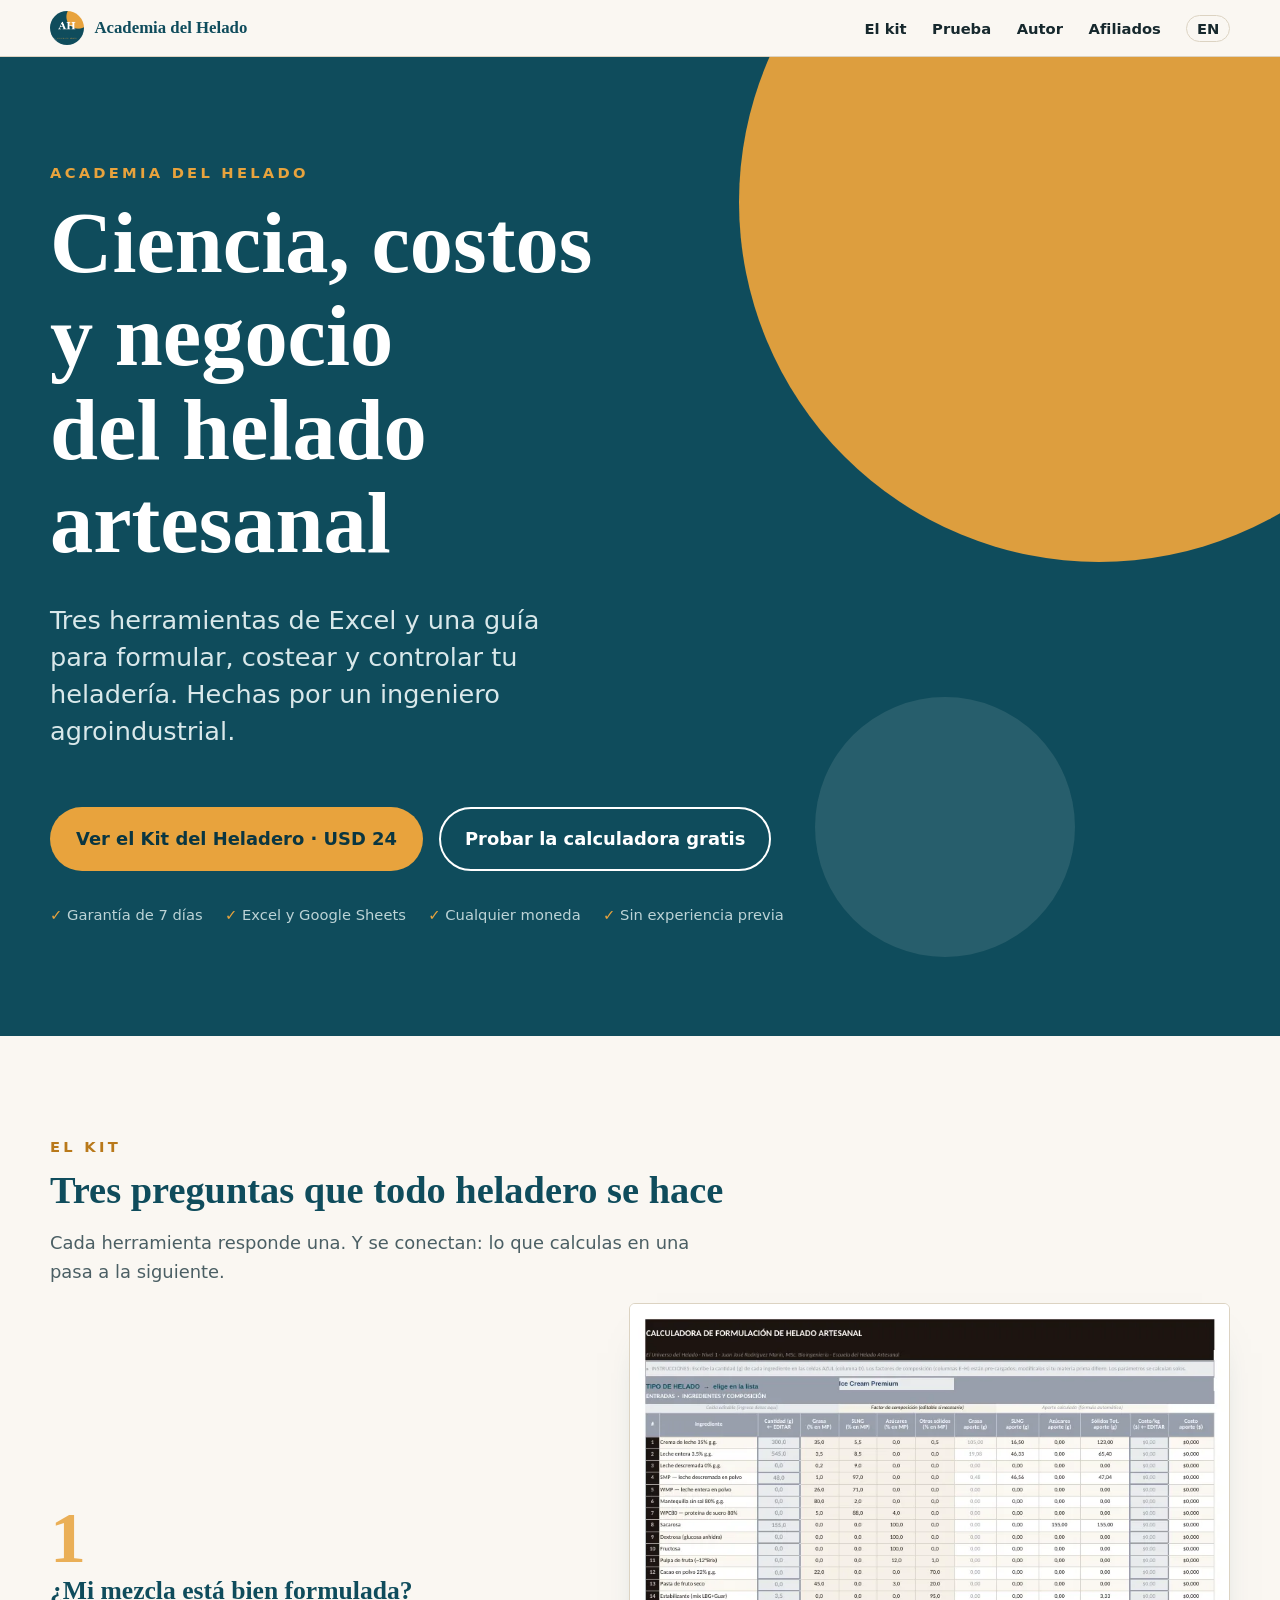
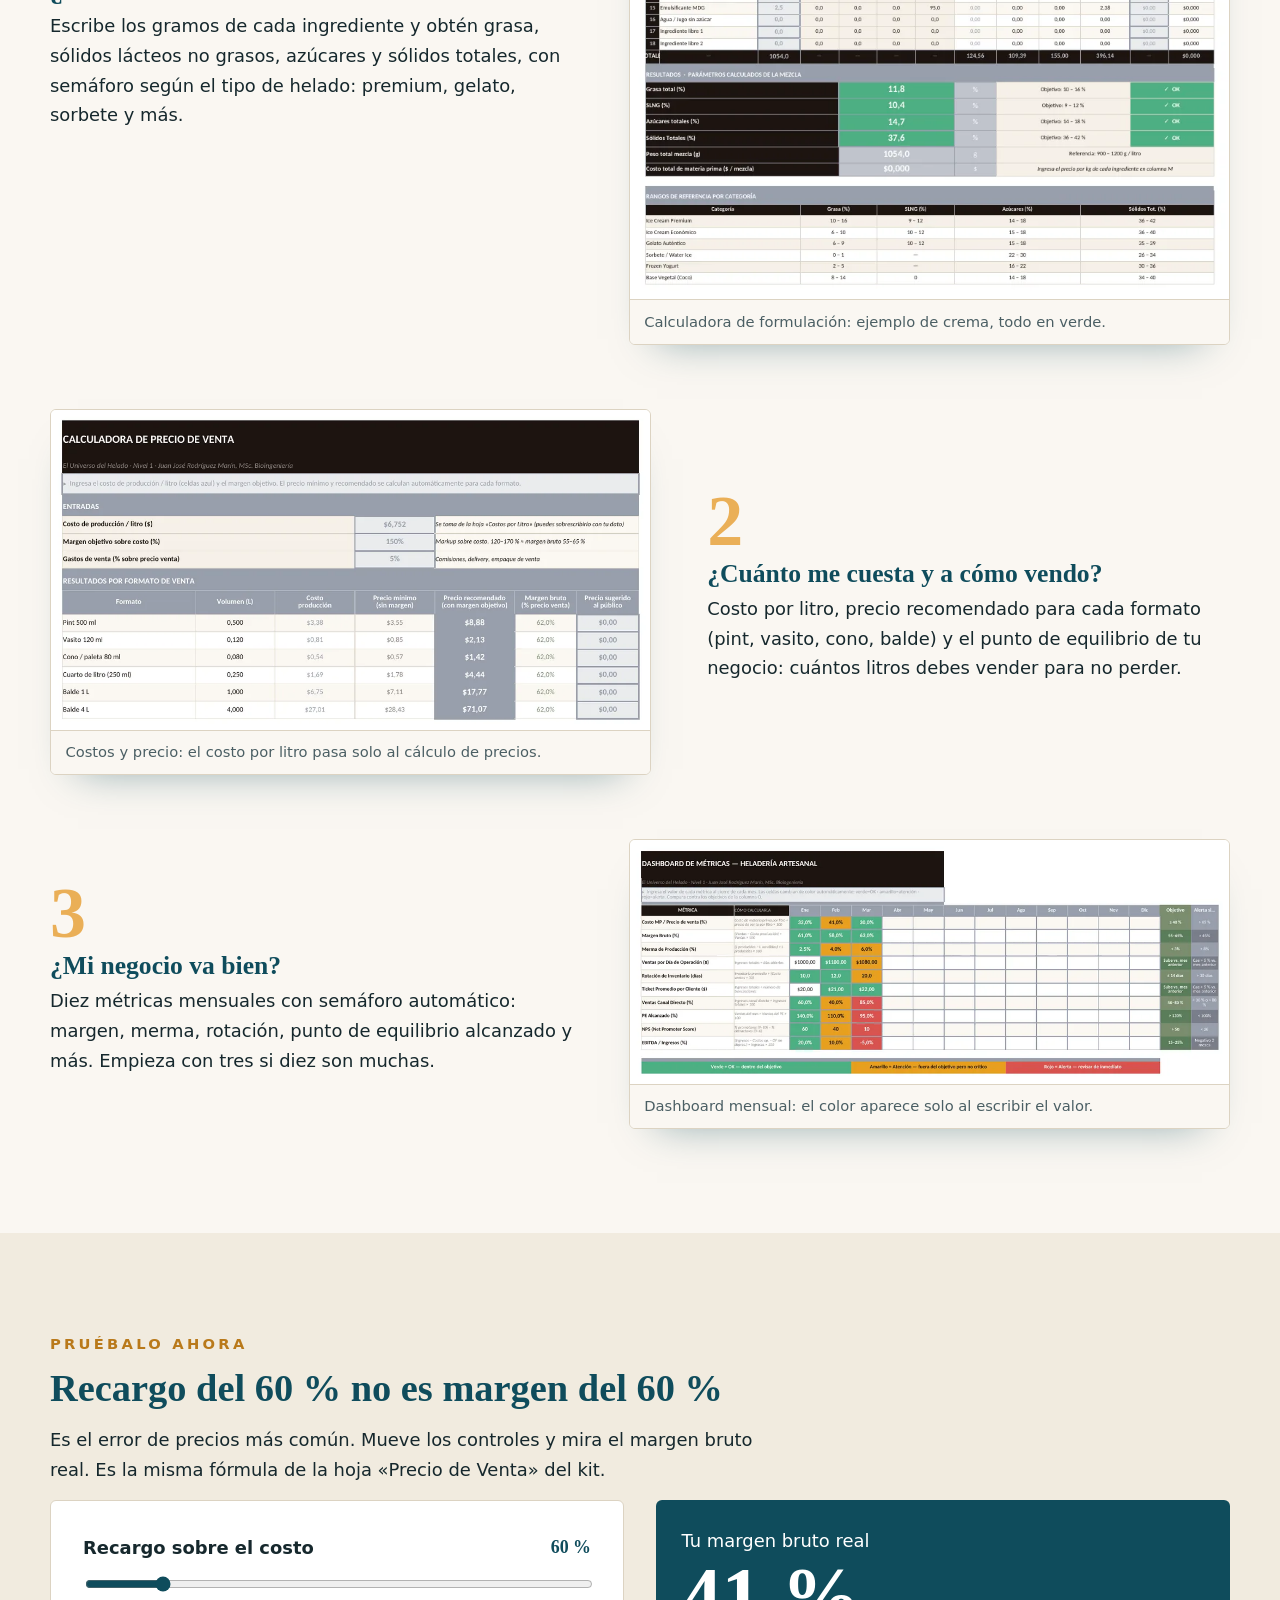
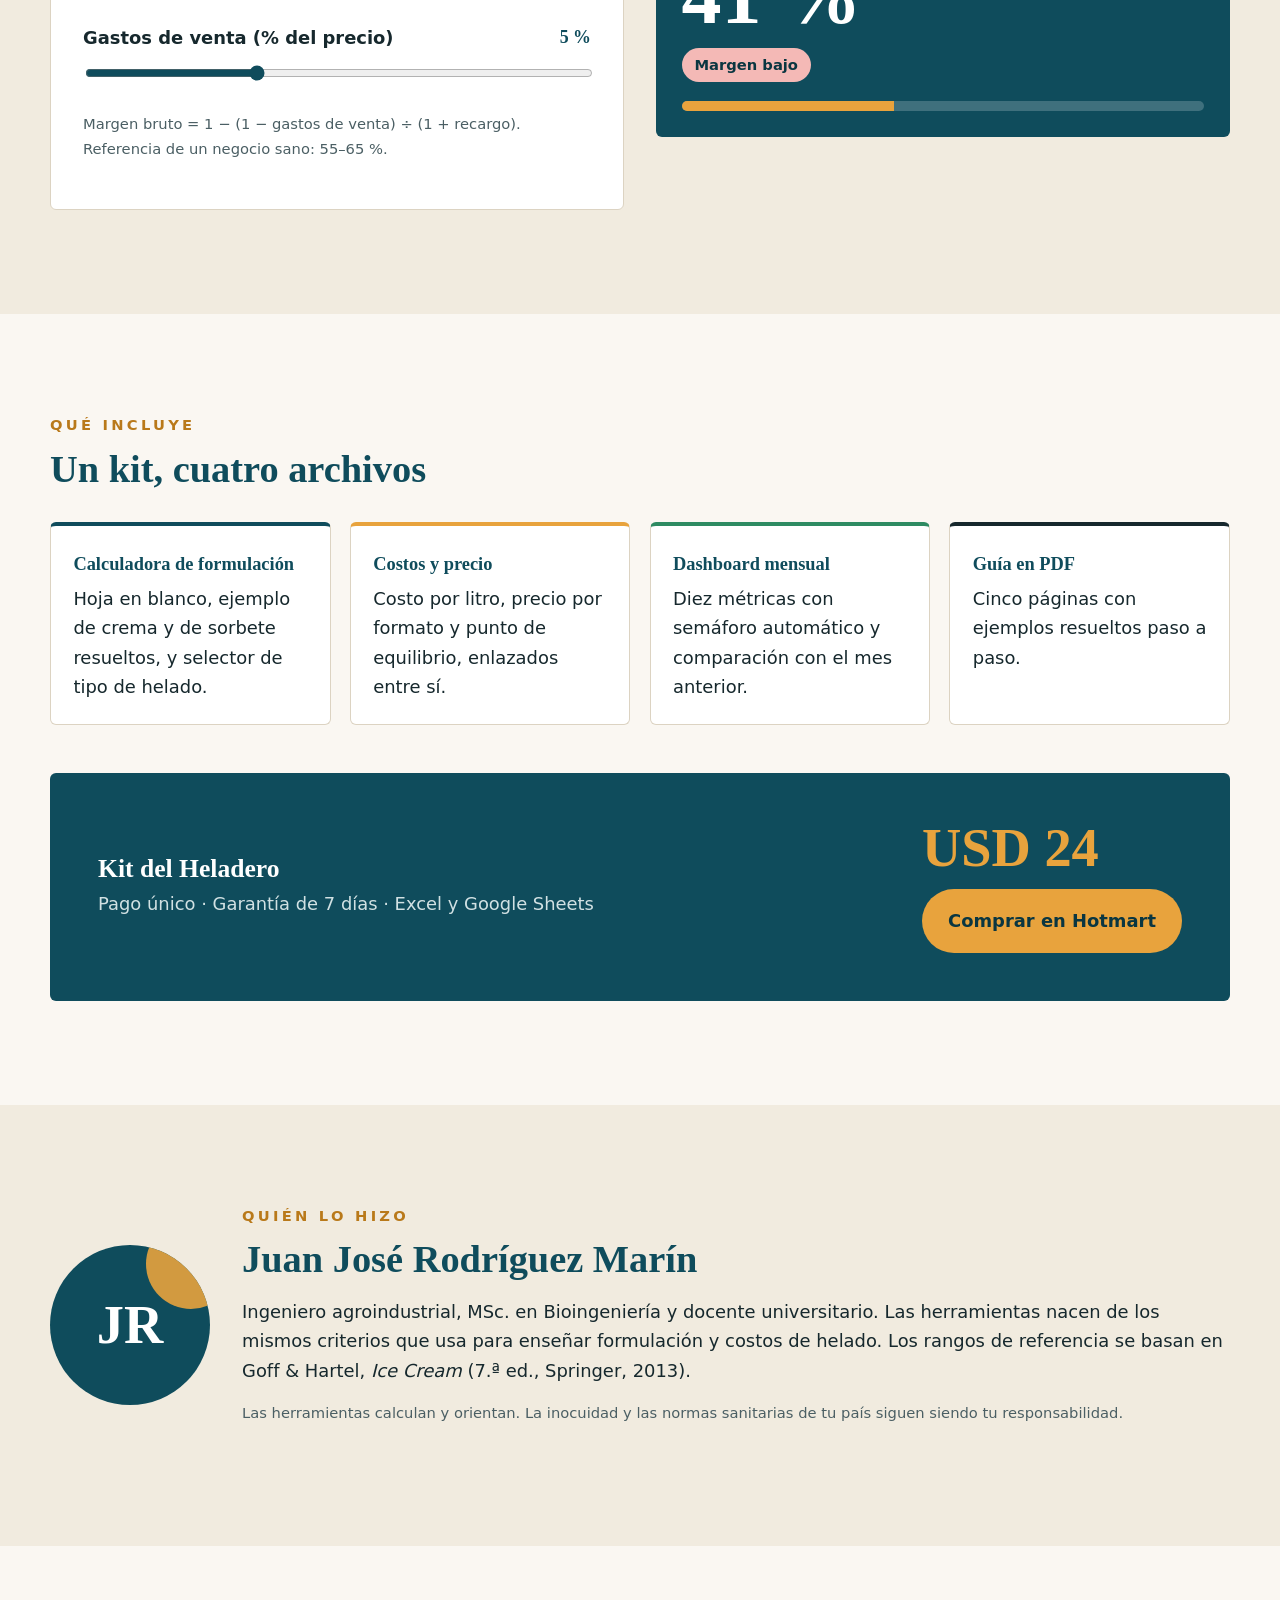
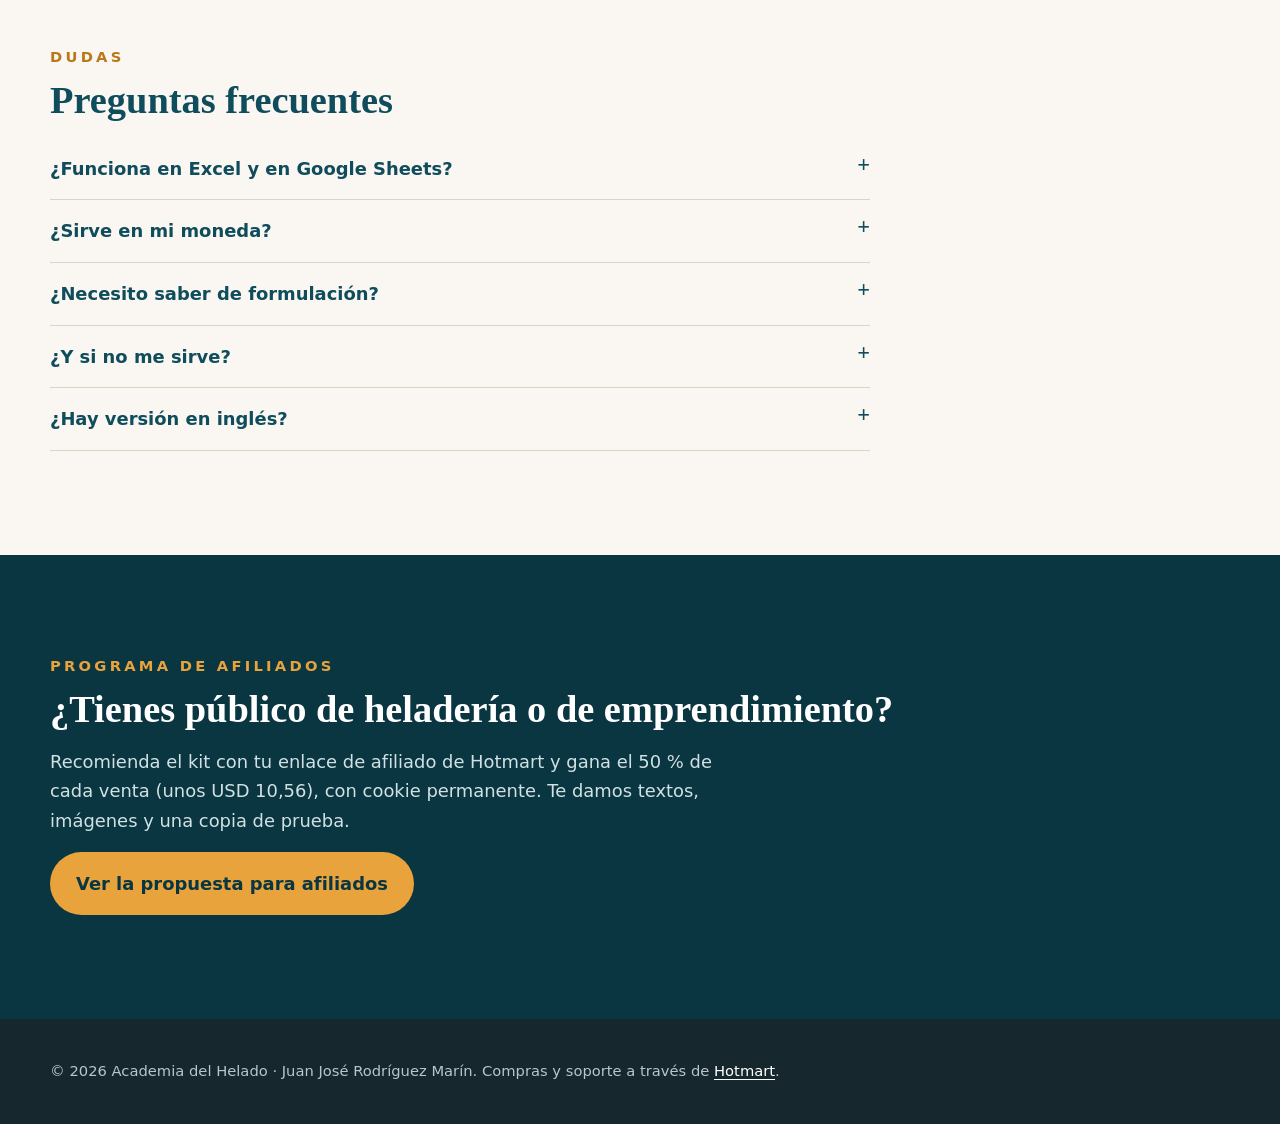
==== index.html @ 1ce7a0c3 "feat: sitio web Academia del Helado (ES/EN) Sitio estático bilingüe con mini-calculadora de recargo " ====
<!doctype html><html lang="es"><head><meta charset="utf-8"><meta name="viewport" content="width=device-width,initial-scale=1">
<title>Academia del Helado — Kit del Heladero: formulación, costos y métricas</title><meta name="description" content="Tres herramientas de Excel y una guía para formular, costear y controlar tu heladería artesanal. Hechas por un ingeniero agroindustrial. USD 24, garantía de 7 días.">
<meta property="og:title" content="Academia del Helado — Kit del Heladero: formulación, costos y métricas"><meta property="og:description" content="Tres herramientas de Excel y una guía para formular, costear y controlar tu heladería artesanal. Hechas por un ingeniero agroindustrial. USD 24, garantía de 7 días."><meta property="og:type" content="website"><meta property="og:image" content="https://juanjrodmar.github.io/academia-helado/assets/og.webp"><meta property="og:url" content="https://juanjrodmar.github.io/academia-helado/"><meta property="og:locale" content="es_CO"><meta name="twitter:card" content="summary_large_image"><link rel="canonical" href="https://juanjrodmar.github.io/academia-helado/"><link rel="alternate" hreflang="es" href="https://juanjrodmar.github.io/academia-helado/"><link rel="alternate" hreflang="en" href="https://juanjrodmar.github.io/academia-helado/en/"><link rel="alternate" hreflang="x-default" href="https://juanjrodmar.github.io/academia-helado/">
<link rel="icon" href="assets/favicon.png"><link rel="stylesheet" href="assets/styles.css">
</head><body><a class="skip" href="#main">Saltar al contenido</a>
<header class="site-head"><div class="wrap"><a class="brand" href="./"><img src="assets/favicon.png" width="34" height="34" alt="">Academia del Helado</a>
<nav aria-label="Principal"><ul><li><a href="#kit">El kit</a></li><li><a href="#prueba">Prueba</a></li><li><a href="#autor">Autor</a></li><li><a href="#afiliados">Afiliados</a></li><li><a class="lang" href="en/" hreflang="en" lang="en">EN</a></li></ul></nav></div></header>
<main id="main">
<section class="hero" aria-labelledby="h1"><div class="wrap">
<div><span class="kicker">Academia del Helado</span><h1 id="h1">Ciencia, costos y negocio del helado artesanal</h1></div>
<p class="lead">Tres herramientas de Excel y una guía para formular, costear y controlar tu heladería. Hechas por un ingeniero agroindustrial.</p>
<div class="cta-row"><a class="btn btn-primary" href="https://go.hotmart.com/A107738603G" rel="noopener">Ver el Kit del Heladero · USD 24</a><a class="btn btn-ghost" href="https://drive.google.com/drive/folders/14nVIyK3vlP0NcxDK24ijwlzdwBFuZZXl?usp=sharing" rel="noopener">Probar la calculadora gratis</a></div>
<ul class="trust"><li>Garantía de 7 días</li><li>Excel y Google Sheets</li><li>Cualquier moneda</li><li>Sin experiencia previa</li></ul>
</div></section>

<section id="kit" aria-labelledby="h-kit"><div class="wrap">
<span class="kicker">El kit</span><h2 id="h-kit">Tres preguntas que todo heladero se hace</h2>
<p style="max-width:60ch;color:var(--ink-soft)">Cada herramienta responde una. Y se conectan: lo que calculas en una pasa a la siguiente.</p>
<div class="questions">
<article class="q"><div class="q-text"><span class="q-num" aria-hidden="true">1</span><h3>¿Mi mezcla está bien formulada?</h3><p>Escribe los gramos de cada ingrediente y obtén grasa, sólidos lácteos no grasos, azúcares y sólidos totales, con semáforo según el tipo de helado: premium, gelato, sorbete y más.</p></div>
<figure class="shot"><img src="assets/formulacion.webp" width="821" height="816" loading="lazy" alt="Hoja de formulación con los resultados de una crema en verde"><figcaption>Calculadora de formulación: ejemplo de crema, todo en verde.</figcaption></figure></article>
<article class="q"><div class="q-text"><span class="q-num" aria-hidden="true">2</span><h3>¿Cuánto me cuesta y a cómo vendo?</h3><p>Costo por litro, precio recomendado para cada formato (pint, vasito, cono, balde) y el punto de equilibrio de tu negocio: cuántos litros debes vender para no perder.</p></div>
<figure class="shot"><img src="assets/precio.webp" width="1100" height="587" loading="lazy" alt="Hoja de precio de venta con el precio recomendado por formato"><figcaption>Costos y precio: el costo por litro pasa solo al cálculo de precios.</figcaption></figure></article>
<article class="q"><div class="q-text"><span class="q-num" aria-hidden="true">3</span><h3>¿Mi negocio va bien?</h3><p>Diez métricas mensuales con semáforo automático: margen, merma, rotación, punto de equilibrio alcanzado y más. Empieza con tres si diez son muchas.</p></div>
<figure class="shot"><img src="assets/dashboard.webp" width="1100" height="447" loading="lazy" alt="Dashboard mensual con celdas en verde, amarillo y rojo"><figcaption>Dashboard mensual: el color aparece solo al escribir el valor.</figcaption></figure></article>
</div></div></section>

<section id="prueba" class="alt" aria-labelledby="h-prueba"><div class="wrap">
<span class="kicker">Pruébalo ahora</span><h2 id="h-prueba">Recargo del 60 % no es margen del 60 %</h2>
<p style="max-width:62ch">Es el error de precios más común. Mueve los controles y mira el margen bruto real. Es la misma fórmula de la hoja «Precio de Venta» del kit.</p>
<div class="calc"><div class="panel">
<div class="field"><label for="markup"><span>Recargo sobre el costo</span><output id="markup-out" for="markup">60 %</output></label><input id="markup" type="range" min="20" max="300" step="5" value="60"></div>
<div class="field"><label for="sell"><span>Gastos de venta (% del precio)</span><output id="sell-out" for="sell">5 %</output></label><input id="sell" type="range" min="0" max="15" step="1" value="5"></div>
<p class="note">Margen bruto = 1 − (1 − gastos de venta) ÷ (1 + recargo). Referencia de un negocio sano: 55–65 %.</p></div>
<div class="result" id="result" data-state="bad" aria-live="polite"><span>Tu margen bruto real</span><span class="big" id="margin-out">41 %</span><span class="verdict" id="verdict">—</span><div class="meter" aria-hidden="true"><i id="meter"></i></div></div></div>
</div></section>

<section aria-labelledby="h-inc"><div class="wrap">
<span class="kicker">Qué incluye</span><h2 id="h-inc">Un kit, cuatro archivos</h2>
<ul class="includes"><li><strong>Calculadora de formulación</strong>Hoja en blanco, ejemplo de crema y de sorbete resueltos, y selector de tipo de helado.</li>
<li><strong>Costos y precio</strong>Costo por litro, precio por formato y punto de equilibrio, enlazados entre sí.</li>
<li><strong>Dashboard mensual</strong>Diez métricas con semáforo automático y comparación con el mes anterior.</li>
<li><strong>Guía en PDF</strong>Cinco páginas con ejemplos resueltos paso a paso.</li></ul>
<div class="price-band"><div><h3>Kit del Heladero</h3><p style="margin:0;color:#d1e1e3">Pago único · Garantía de 7 días · Excel y Google Sheets</p></div><div style="display:grid;gap:.8rem;justify-items:start"><span class="price">USD 24</span><a class="btn btn-primary" href="https://go.hotmart.com/A107738603G" rel="noopener">Comprar en Hotmart</a></div></div>
</div></section>

<section id="autor" class="alt" aria-labelledby="h-autor"><div class="wrap author">
<div class="monogram" aria-hidden="true"><span>JR</span></div>
<div><span class="kicker">Quién lo hizo</span><h2 id="h-autor">Juan José Rodríguez Marín</h2>
<p>Ingeniero agroindustrial, MSc. en Bioingeniería y docente universitario. Las herramientas nacen de los mismos criterios que usa para enseñar formulación y costos de helado. Los rangos de referencia se basan en Goff &amp; Hartel, <em>Ice Cream</em> (7.ª ed., Springer, 2013).</p>
<p class="note">Las herramientas calculan y orientan. La inocuidad y las normas sanitarias de tu país siguen siendo tu responsabilidad.</p></div></div></section>

<section aria-labelledby="h-faq"><div class="wrap"><div style="max-width:820px">
<span class="kicker">Dudas</span><h2 id="h-faq">Preguntas frecuentes</h2>
<details><summary>¿Funciona en Excel y en Google Sheets?</summary><p>Sí. Súbelo a Drive y ábrelo con Hojas de cálculo. Si ves alguna diferencia de formato, casi todas las fórmulas funcionan igual.</p></details>
<details><summary>¿Sirve en mi moneda?</summary><p>Sí. Usa una sola moneda en todo el archivo; los objetivos monetarios se expresan como porcentaje del precio.</p></details>
<details><summary>¿Necesito saber de formulación?</summary><p>No. Sigue el ejemplo resuelto y cambia un ingrediente a la vez; el semáforo te dice si te acercas al rango.</p></details>
<details><summary>¿Y si no me sirve?</summary><p>Tienes 7 días de garantía en Hotmart.</p></details>
<details><summary>¿Hay versión en inglés?</summary><p>Sí: <a href="en/" hreflang="en">Ice Cream Maker's Toolkit</a>.</p></details>
</div></div></section>

<section id="afiliados" class="aff" aria-labelledby="h-aff"><div class="wrap">
<span class="kicker">Programa de afiliados</span><h2 id="h-aff">¿Tienes público de heladería o de emprendimiento?</h2>
<p>Recomienda el kit con tu enlace de afiliado de Hotmart y gana el 50 % de cada venta (unos USD 10,56), con cookie permanente. Te damos textos, imágenes y una copia de prueba.</p>
<a class="btn btn-primary" href="https://affiliate.hotmart.com/affiliate-recruiting/view/8807K107738624" rel="noopener">Ver la propuesta para afiliados</a>
</div></section>
</main>
<footer><div class="wrap"><p style="margin:0">© 2026 Academia del Helado · Juan José Rodríguez Marín. Compras y soporte a través de <a href="https://go.hotmart.com/A107738603G" rel="noopener">Hotmart</a>.</p></div></footer>
<script type="application/json" id="i18n">{"sep": " ", "ok": "Margen sano", "mid": "Margen ajustado", "bad": "Margen bajo"}</script>
<script src="assets/app.js" defer></script>
<script type="application/ld+json">{"@context": "https://schema.org", "@type": "Product", "name": "Kit del Heladero: Formulación, Costos y Métricas", "description": "Tres herramientas de Excel y una guía en PDF para heladerías artesanales.", "brand": {"@type": "Brand", "name": "Academia del Helado"}, "offers": {"@type": "Offer", "price": "24.00", "priceCurrency": "USD", "url": "https://go.hotmart.com/A107738603G", "availability": "https://schema.org/InStock"}}</script>
</body></html>
---- assets/styles.css ----
/* Academia del Helado — "Cuaderno técnico" */
:root{
  --paper:#FAF7F2; --paper-2:#F1EBDF; --ink:#16282D; --ink-soft:#4B5F64;
  --teal:#0F4C5C; --teal-deep:#0A3641; --amber:#E8A33D; --amber-deep:#B9791A;
  --line:#DCD3C2; --ok:#2E8B62; --warn:#C98A12; --bad:#C24A45;
  --font-serif: Georgia,"Times New Roman",serif; --font-sans: system-ui,-apple-system,"Segoe UI",Roboto,Arial,sans-serif;
  --step--1: clamp(.83rem,.8rem + .15vw,.92rem); --step-0: clamp(1rem,.96rem + .2vw,1.125rem);
  --step-1: clamp(1.25rem,1.1rem + .7vw,1.6rem); --step-2: clamp(1.6rem,1.3rem + 1.4vw,2.4rem);
  --step-hero: clamp(2.5rem,1.1rem + 6vw,5.4rem);
  --space-section: clamp(3.5rem,2.5rem + 5vw,8rem); --gutter: clamp(1rem,.5rem + 3vw,3rem);
  --radius: 6px; --dur: 200ms; --ease: cubic-bezier(.16,1,.3,1);
}
*,*::before,*::after{box-sizing:border-box}
html{scroll-behavior:smooth;-webkit-text-size-adjust:100%}
body{margin:0;background:var(--paper);color:var(--ink);font:var(--step-0)/1.65 var(--font-sans)}
img{max-width:100%;height:auto;display:block}
a{color:var(--teal);text-underline-offset:.2em}
a:focus-visible,button:focus-visible,summary:focus-visible,input:focus-visible{outline:3px solid var(--amber);outline-offset:3px;border-radius:3px}
.skip{position:absolute;left:-999px;top:0;background:var(--teal);color:#fff;padding:.7rem 1rem;z-index:100}
.skip:focus{left:0}
.wrap{width:min(1180px,100% - 2*var(--gutter));margin-inline:auto}
h1,h2,h3{font-family:var(--font-serif);line-height:1.08;color:var(--teal);margin:0;font-weight:700;text-wrap:balance}
h2{font-size:var(--step-2);margin-bottom:1rem} h3{font-size:var(--step-1);margin-bottom:.4rem}
p{margin:0 0 1rem;text-wrap:pretty}
.kicker{font:700 var(--step--1)/1 var(--font-sans);letter-spacing:.22em;text-transform:uppercase;color:var(--amber-deep);margin-bottom:1rem;display:block}

/* header */
.site-head{position:sticky;top:0;z-index:50;background:color-mix(in oklab,var(--paper) 92%,transparent);backdrop-filter:saturate(1.4) blur(8px);border-bottom:1px solid var(--line)}
.site-head .wrap{display:flex;align-items:center;justify-content:space-between;gap:1rem;padding-block:.7rem}
.brand{display:flex;align-items:center;gap:.65rem;text-decoration:none;color:var(--teal);font:700 1.05rem var(--font-serif)}
.brand img{border-radius:50%}
nav ul{display:flex;gap:clamp(.8rem,2vw,1.6rem);list-style:none;margin:0;padding:0;align-items:center}
nav a{text-decoration:none;color:var(--ink);font-size:var(--step--1);font-weight:600}
nav a:hover{color:var(--teal);text-decoration:underline}
.lang{border:1px solid var(--line);padding:.25rem .6rem;border-radius:99px}
@media (max-width:760px){nav li:not(:last-child):not(:first-child){display:none}}

/* botones */
.btn{display:inline-flex;align-items:center;gap:.5rem;padding:.95rem 1.5rem;border-radius:99px;font-weight:700;text-decoration:none;border:2px solid transparent;transition:transform var(--dur) var(--ease),background var(--dur),box-shadow var(--dur);font-size:var(--step-0);cursor:pointer}
.btn-primary{background:var(--amber);color:var(--teal-deep)}
.btn-primary:hover{transform:translateY(-2px);box-shadow:0 8px 0 -2px var(--amber-deep)}
.btn-ghost{border-color:var(--teal);color:var(--teal);background:transparent}
.btn-ghost:hover{background:var(--teal);color:#fff}
.btn:active{transform:translateY(0)}

/* hero */
.hero{background:var(--teal);color:#fff;position:relative;overflow:hidden;padding-block:clamp(3rem,2rem + 6vw,7rem)}
.hero::before{content:"";position:absolute;width:min(60vw,720px);aspect-ratio:1;border-radius:50%;background:var(--amber);right:-14vw;top:-22%;opacity:.95}
.hero::after{content:"";position:absolute;width:min(22vw,260px);aspect-ratio:1;border-radius:50%;background:var(--paper);opacity:.1;right:16%;bottom:8%}
.hero .wrap{position:relative;z-index:1;display:grid;gap:2rem}
.hero h1{color:#fff;font-size:var(--step-hero);max-width:14ch}
.hero .lead{font-size:var(--step-1);max-width:34ch;color:#d9e8ea;line-height:1.45}
.hero .kicker{color:var(--amber)}
.cta-row{display:flex;flex-wrap:wrap;gap:1rem;margin-top:.5rem}
.hero .btn-ghost{border-color:#fff;color:#fff}.hero .btn-ghost:hover{background:#fff;color:var(--teal)}
.trust{display:flex;flex-wrap:wrap;gap:.5rem 1.4rem;font-size:var(--step--1);color:#bcd3d6;margin:0;padding:0;list-style:none}
.trust li::before{content:"✓ ";color:var(--amber)}

/* secciones */
section{padding-block:var(--space-section)}
.alt{background:var(--paper-2)}
.questions{display:grid;gap:clamp(2rem,5vw,5rem)}
.q{display:grid;gap:1.5rem;align-items:center}
@media (min-width:860px){.q{grid-template-columns:1fr 1.15fr;gap:3.5rem}.q:nth-child(even){grid-template-columns:1.15fr 1fr}.q:nth-child(even) .q-text{order:2}}
.q-num{font:700 4.5rem/1 var(--font-serif);color:var(--amber);opacity:.85;display:block;margin-bottom:.2rem}
.shot{border:1px solid var(--line);border-radius:var(--radius);background:#fff;box-shadow:0 22px 40px -28px rgba(15,76,92,.5);overflow:hidden}
.shot figcaption{font-size:var(--step--1);color:var(--ink-soft);padding:.6rem .9rem;border-top:1px solid var(--line);background:var(--paper)}

/* calculadora recargo */
.calc{display:grid;gap:2rem;align-items:start}
@media (min-width:860px){.calc{grid-template-columns:1fr 1fr}}
.panel{background:#fff;border:1px solid var(--line);border-radius:var(--radius);padding:clamp(1.2rem,3vw,2rem)}
.field{margin-bottom:1.4rem}
.field label{display:flex;justify-content:space-between;font-weight:700;margin-bottom:.5rem}
.field output{font-family:var(--font-serif);color:var(--teal)}
input[type=range]{width:100%;accent-color:var(--teal)}
.result{background:var(--teal);color:#fff;border-radius:var(--radius);padding:1.6rem;position:relative}
.result .big{font:700 clamp(3rem,8vw,5rem)/1 var(--font-serif);display:block;color:#fff}
.result .verdict{display:inline-block;margin-top:.8rem;padding:.3rem .8rem;border-radius:99px;font-weight:700;font-size:var(--step--1);background:var(--amber);color:var(--teal-deep)}
.result[data-state=bad] .verdict{background:#f4b9b6}.result[data-state=ok] .verdict{background:#bfe5d3}
.meter{height:10px;border-radius:99px;background:rgba(255,255,255,.2);margin-top:1.2rem;overflow:hidden}
.meter i{display:block;height:100%;width:0;background:var(--amber);transition:width var(--dur) var(--ease)}
.note{font-size:var(--step--1);color:var(--ink-soft)}

/* incluye */
.includes{display:grid;gap:1.2rem;grid-template-columns:repeat(auto-fit,minmax(min(100%,250px),1fr));margin-top:2rem;padding:0;list-style:none}
.includes li{background:#fff;border:1px solid var(--line);border-radius:var(--radius);padding:1.4rem;position:relative}
.includes li:nth-child(1){border-top:4px solid var(--teal)}.includes li:nth-child(2){border-top:4px solid var(--amber)}.includes li:nth-child(3){border-top:4px solid var(--ok)}.includes li:nth-child(4){border-top:4px solid var(--ink)}
.includes strong{font-family:var(--font-serif);font-size:1.15rem;color:var(--teal);display:block;margin-bottom:.3rem}
.price-band{margin-top:3rem;background:var(--teal);color:#fff;border-radius:var(--radius);padding:clamp(1.5rem,4vw,3rem);display:grid;gap:1.5rem;align-items:center}
@media (min-width:860px){.price-band{grid-template-columns:1fr auto}}
.price-band h3{color:#fff}.price{font:700 3.4rem/1 var(--font-serif);color:var(--amber)}

/* autor */
.author{display:grid;gap:2rem;align-items:center}
@media (min-width:860px){.author{grid-template-columns:auto 1fr}}
.monogram{width:160px;aspect-ratio:1;border-radius:50%;background:var(--teal);color:#fff;font:700 3.4rem var(--font-serif);display:grid;place-items:center;position:relative;overflow:hidden}
.monogram::after{content:"";position:absolute;width:90px;height:90px;border-radius:50%;background:var(--amber);right:-26px;top:-26px;opacity:.9;z-index:0}
.monogram span{position:relative;z-index:1}

/* faq */
details{border-bottom:1px solid var(--line);padding-block:1rem}
summary{cursor:pointer;font-weight:700;color:var(--teal);list-style:none;display:flex;justify-content:space-between;gap:1rem}
summary::after{content:"+";font-family:var(--font-serif);font-size:1.4rem;line-height:1}
details[open] summary::after{content:"–"}
details p{margin:.7rem 0 0;color:var(--ink-soft)}

/* afiliados */
.aff{background:var(--teal-deep);color:#fff}
.aff h2{color:#fff}.aff .kicker{color:var(--amber)}.aff p{color:#d1e1e3;max-width:60ch}
footer{background:var(--ink);color:#b8c6c9;padding-block:2.5rem;font-size:var(--step--1)}
footer a{color:#fff}

@media (prefers-reduced-motion:reduce){*{transition:none!important;scroll-behavior:auto!important}}
@media print{.site-head{display:none}}

/* correcciones de desbordamiento (móvil) */
.q>*,.calc>*,.author>*,.price-band>*,.hero .wrap>*{min-width:0}
figure{margin:0}
.shot img{width:100%}
.wrap{overflow-wrap:anywhere}
.includes li{min-width:0}
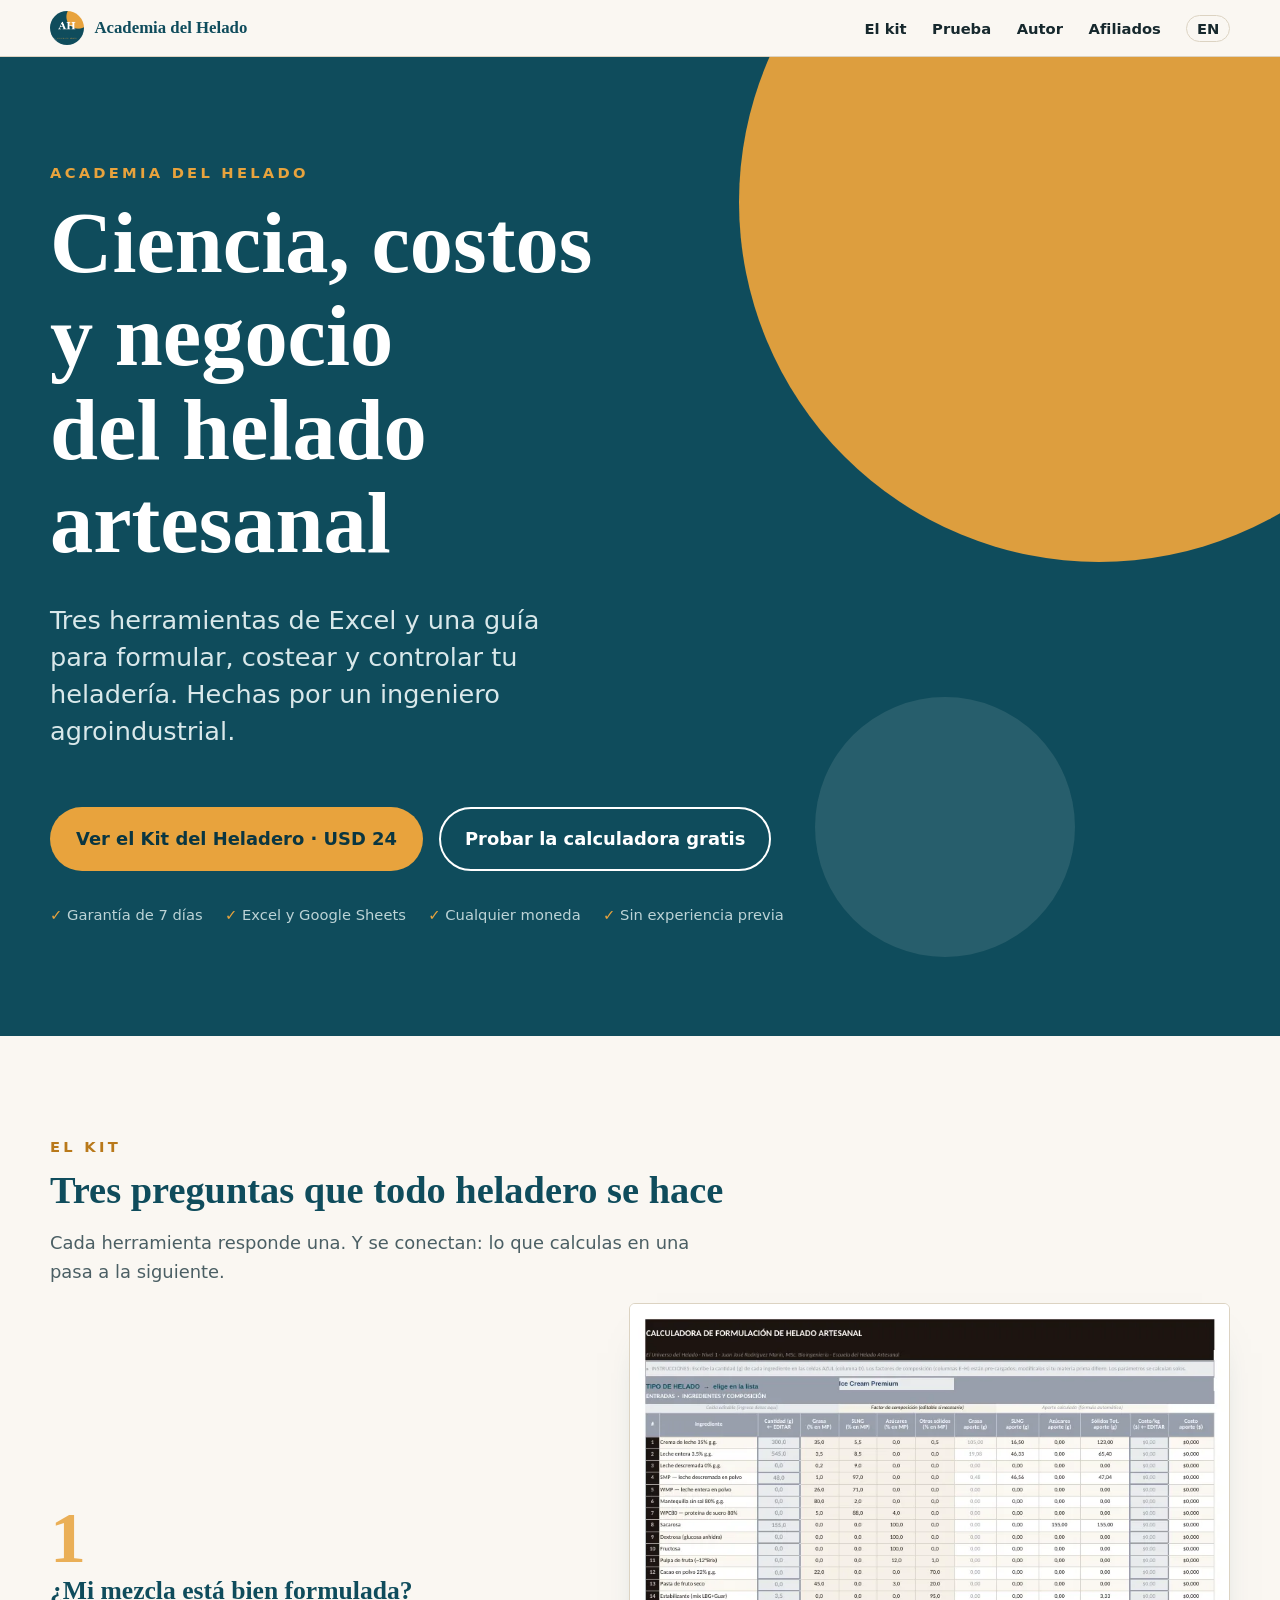
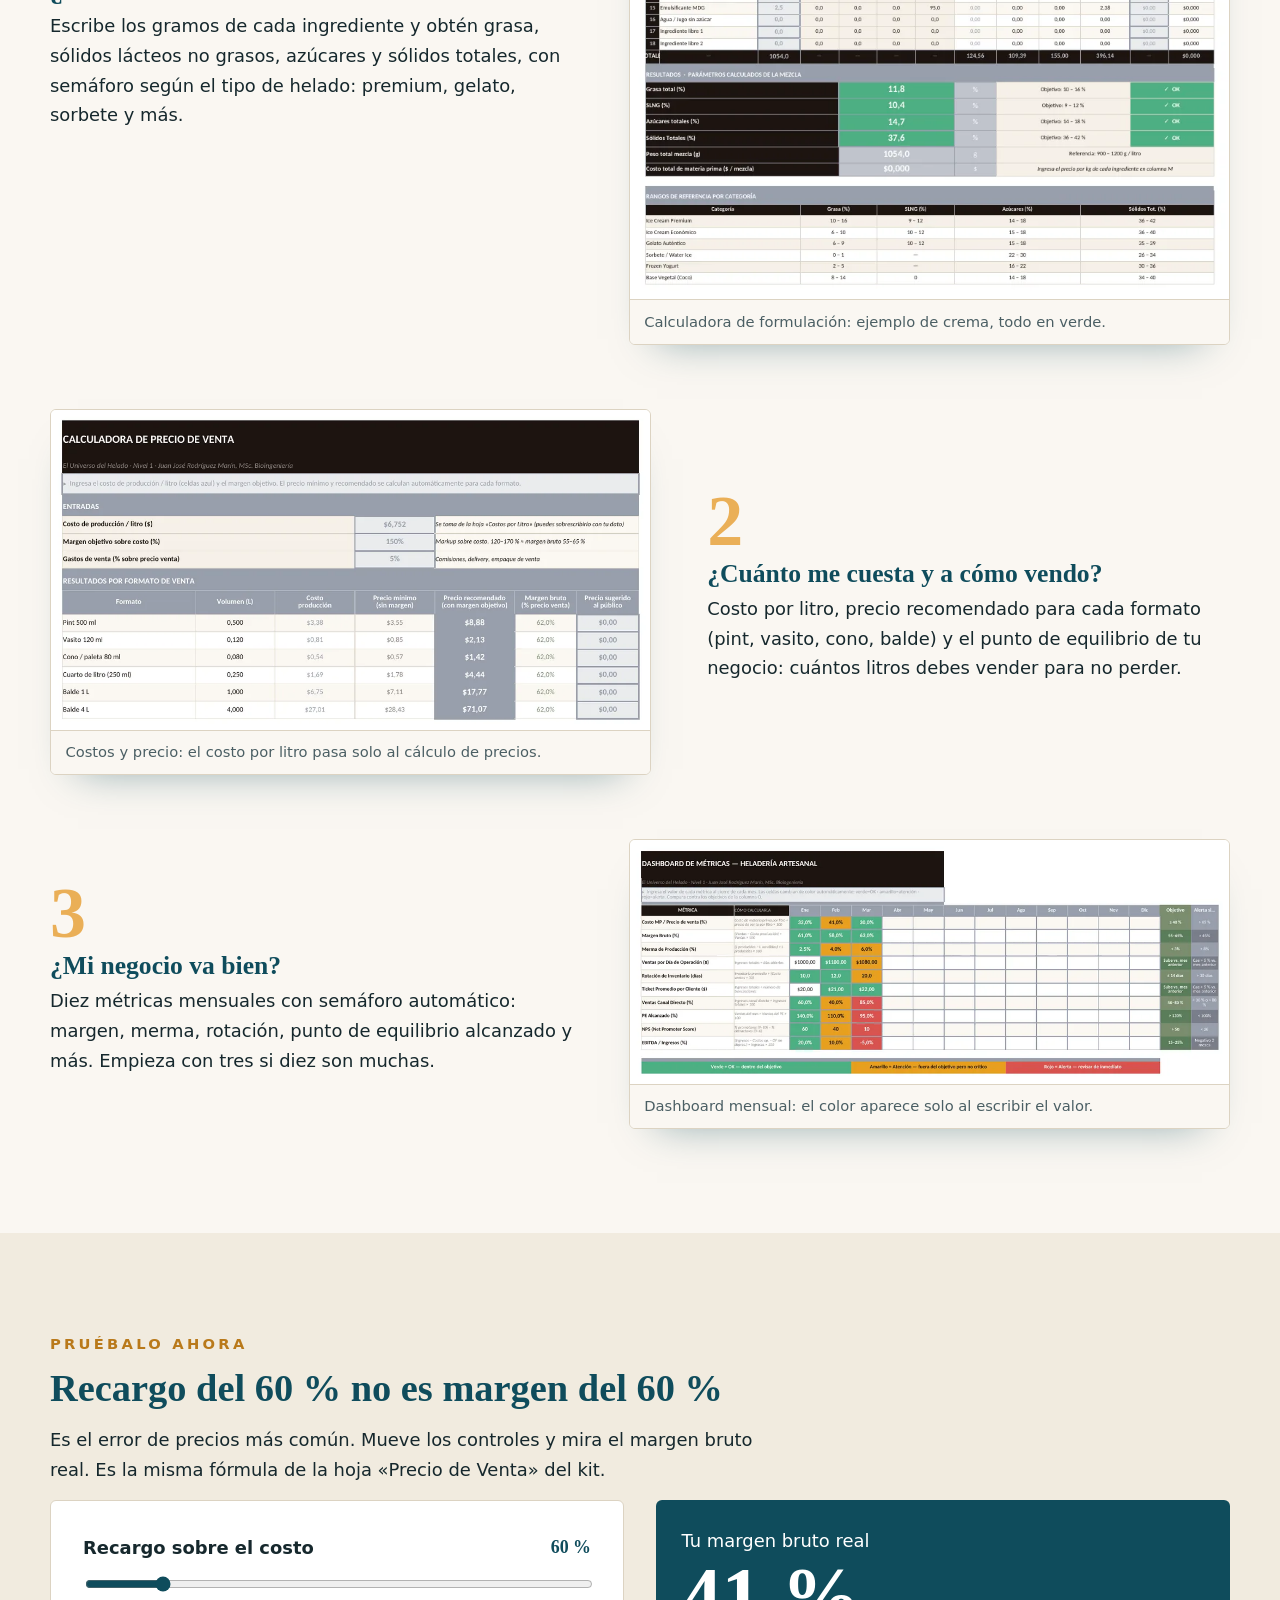
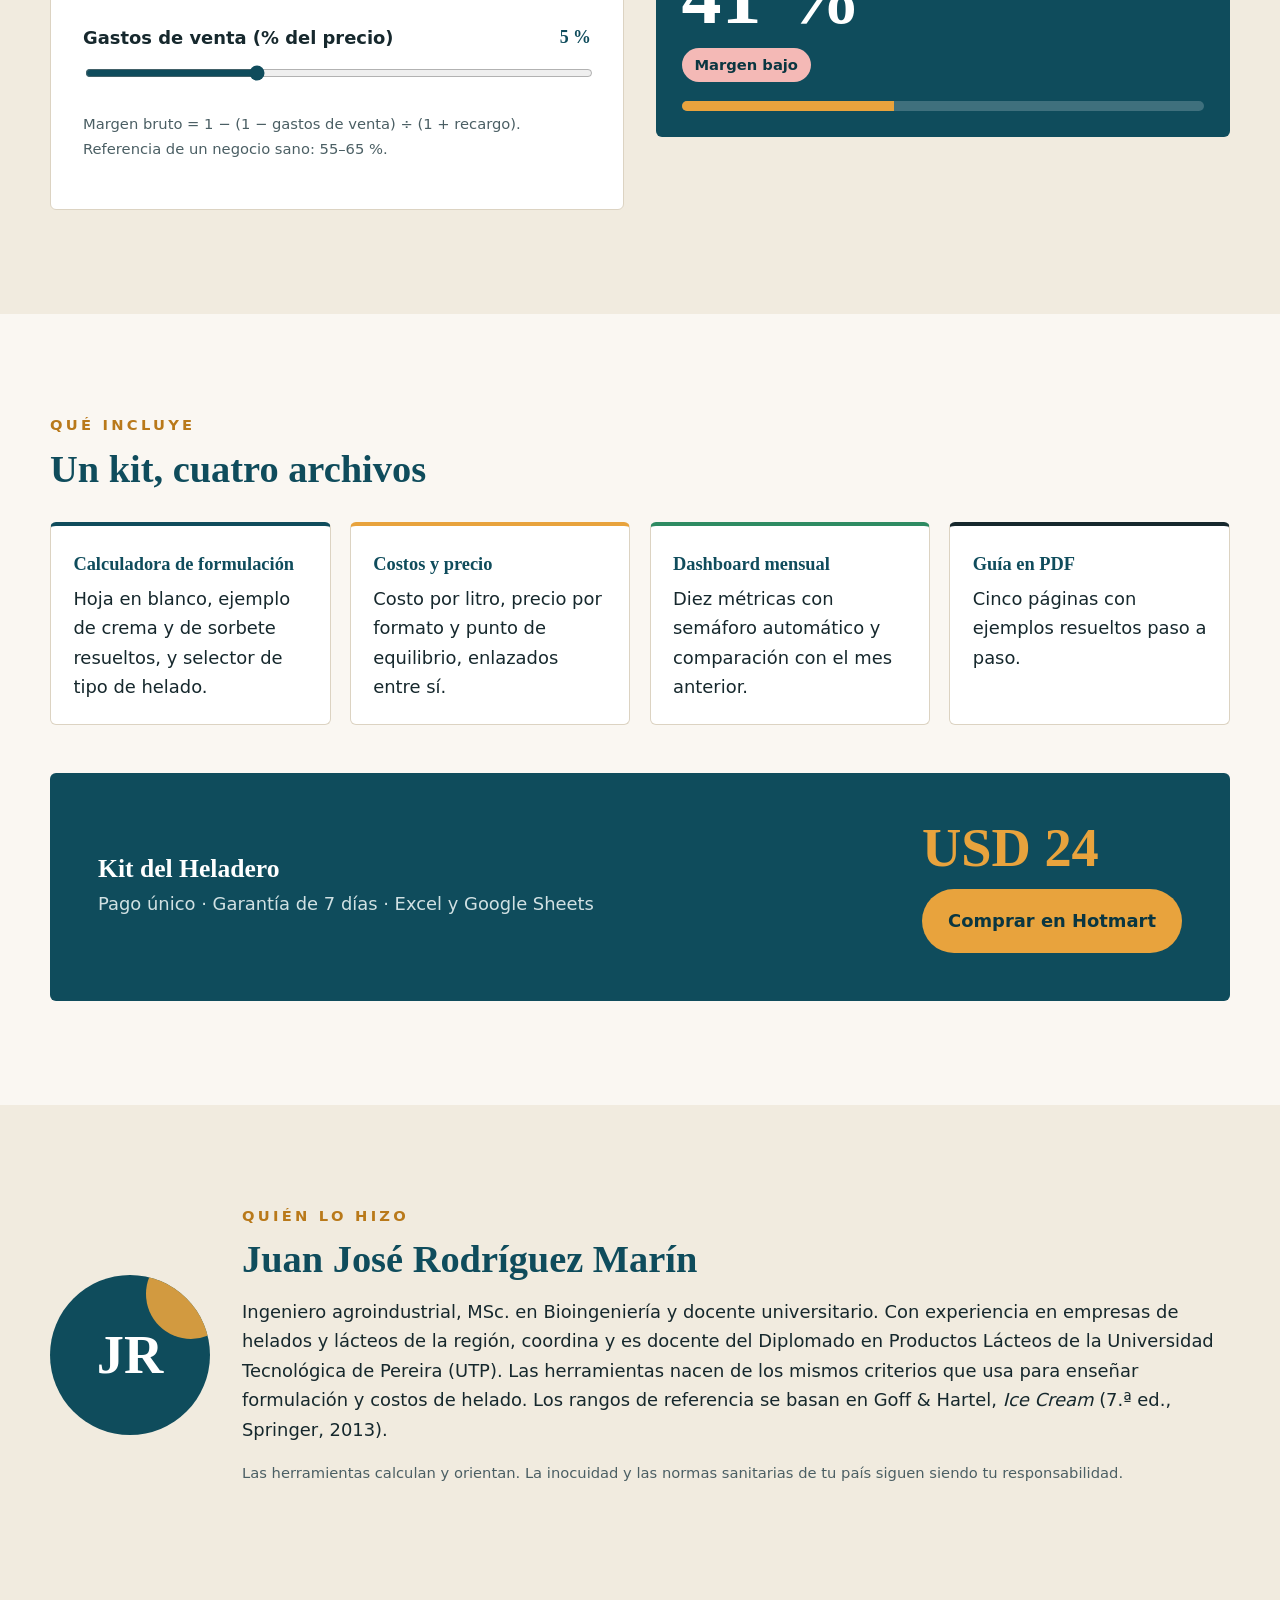
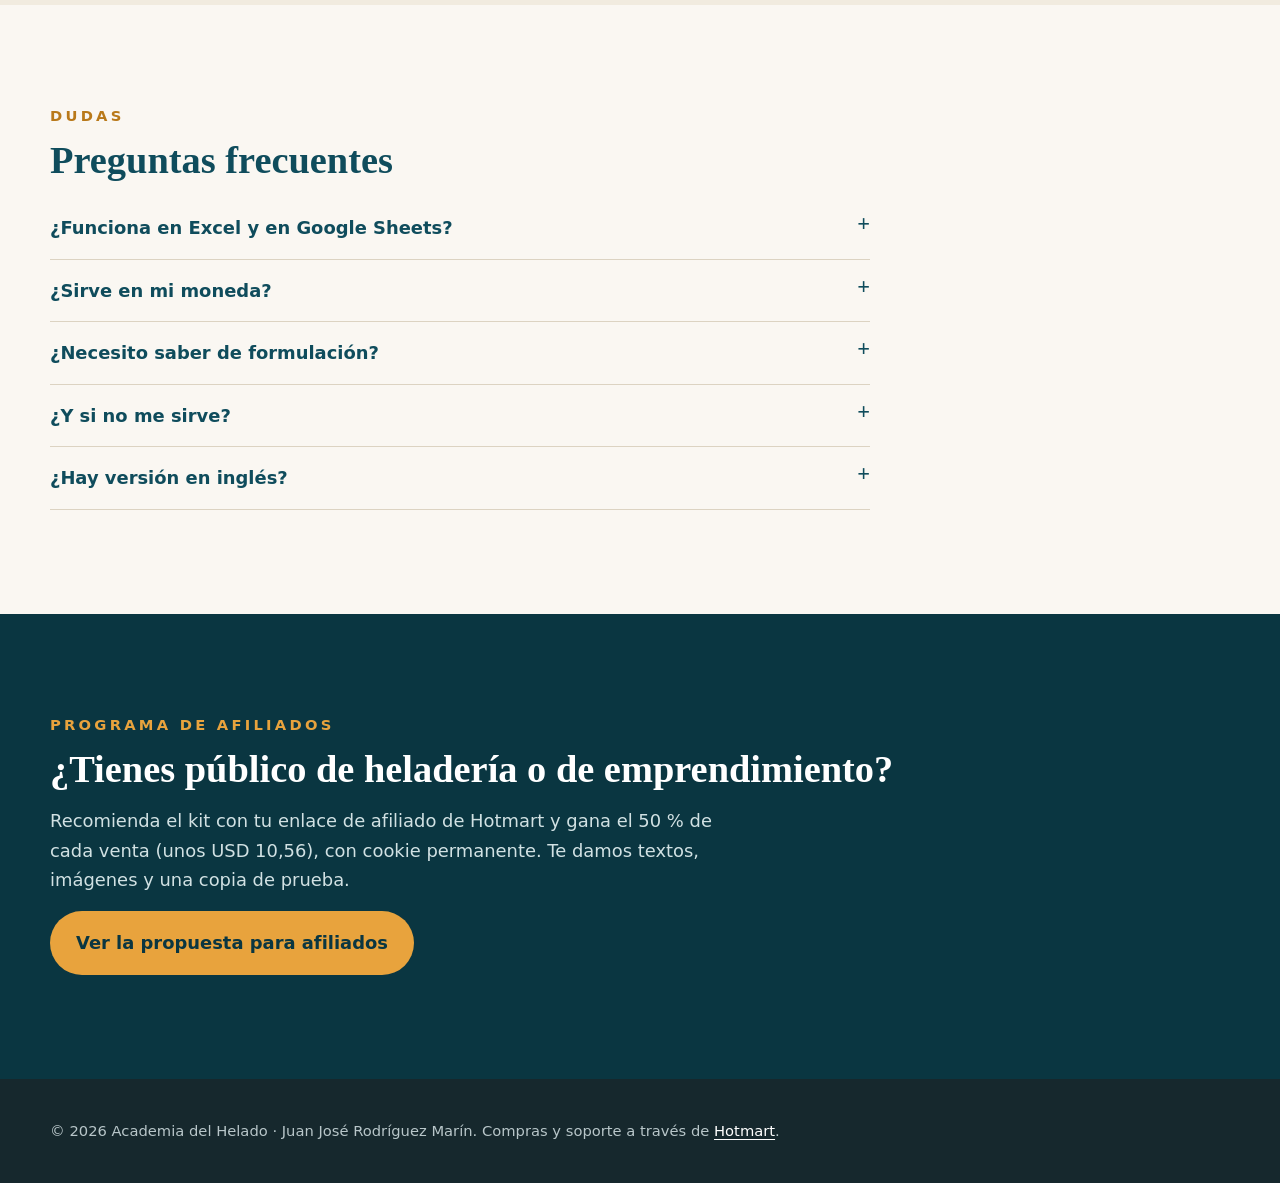
==== commit 832c3fa0: "content: author bio — industry experience and UTP dairy diploma" ====
--- a/index.html
+++ b/index.html
@@ -47,7 +47,7 @@
 <section id="autor" class="alt" aria-labelledby="h-autor"><div class="wrap author">
 <div class="monogram" aria-hidden="true"><span>JR</span></div>
 <div><span class="kicker">Quién lo hizo</span><h2 id="h-autor">Juan José Rodríguez Marín</h2>
-<p>Ingeniero agroindustrial, MSc. en Bioingeniería y docente universitario. Las herramientas nacen de los mismos criterios que usa para enseñar formulación y costos de helado. Los rangos de referencia se basan en Goff &amp; Hartel, <em>Ice Cream</em> (7.ª ed., Springer, 2013).</p>
+<p>Ingeniero agroindustrial, MSc. en Bioingeniería y docente universitario. Con experiencia en empresas de helados y lácteos de la región, coordina y es docente del Diplomado en Productos Lácteos de la Universidad Tecnológica de Pereira (UTP). Las herramientas nacen de los mismos criterios que usa para enseñar formulación y costos de helado. Los rangos de referencia se basan en Goff &amp; Hartel, <em>Ice Cream</em> (7.ª ed., Springer, 2013).</p>
 <p class="note">Las herramientas calculan y orientan. La inocuidad y las normas sanitarias de tu país siguen siendo tu responsabilidad.</p></div></div></section>
 
 <section aria-labelledby="h-faq"><div class="wrap"><div style="max-width:820px">
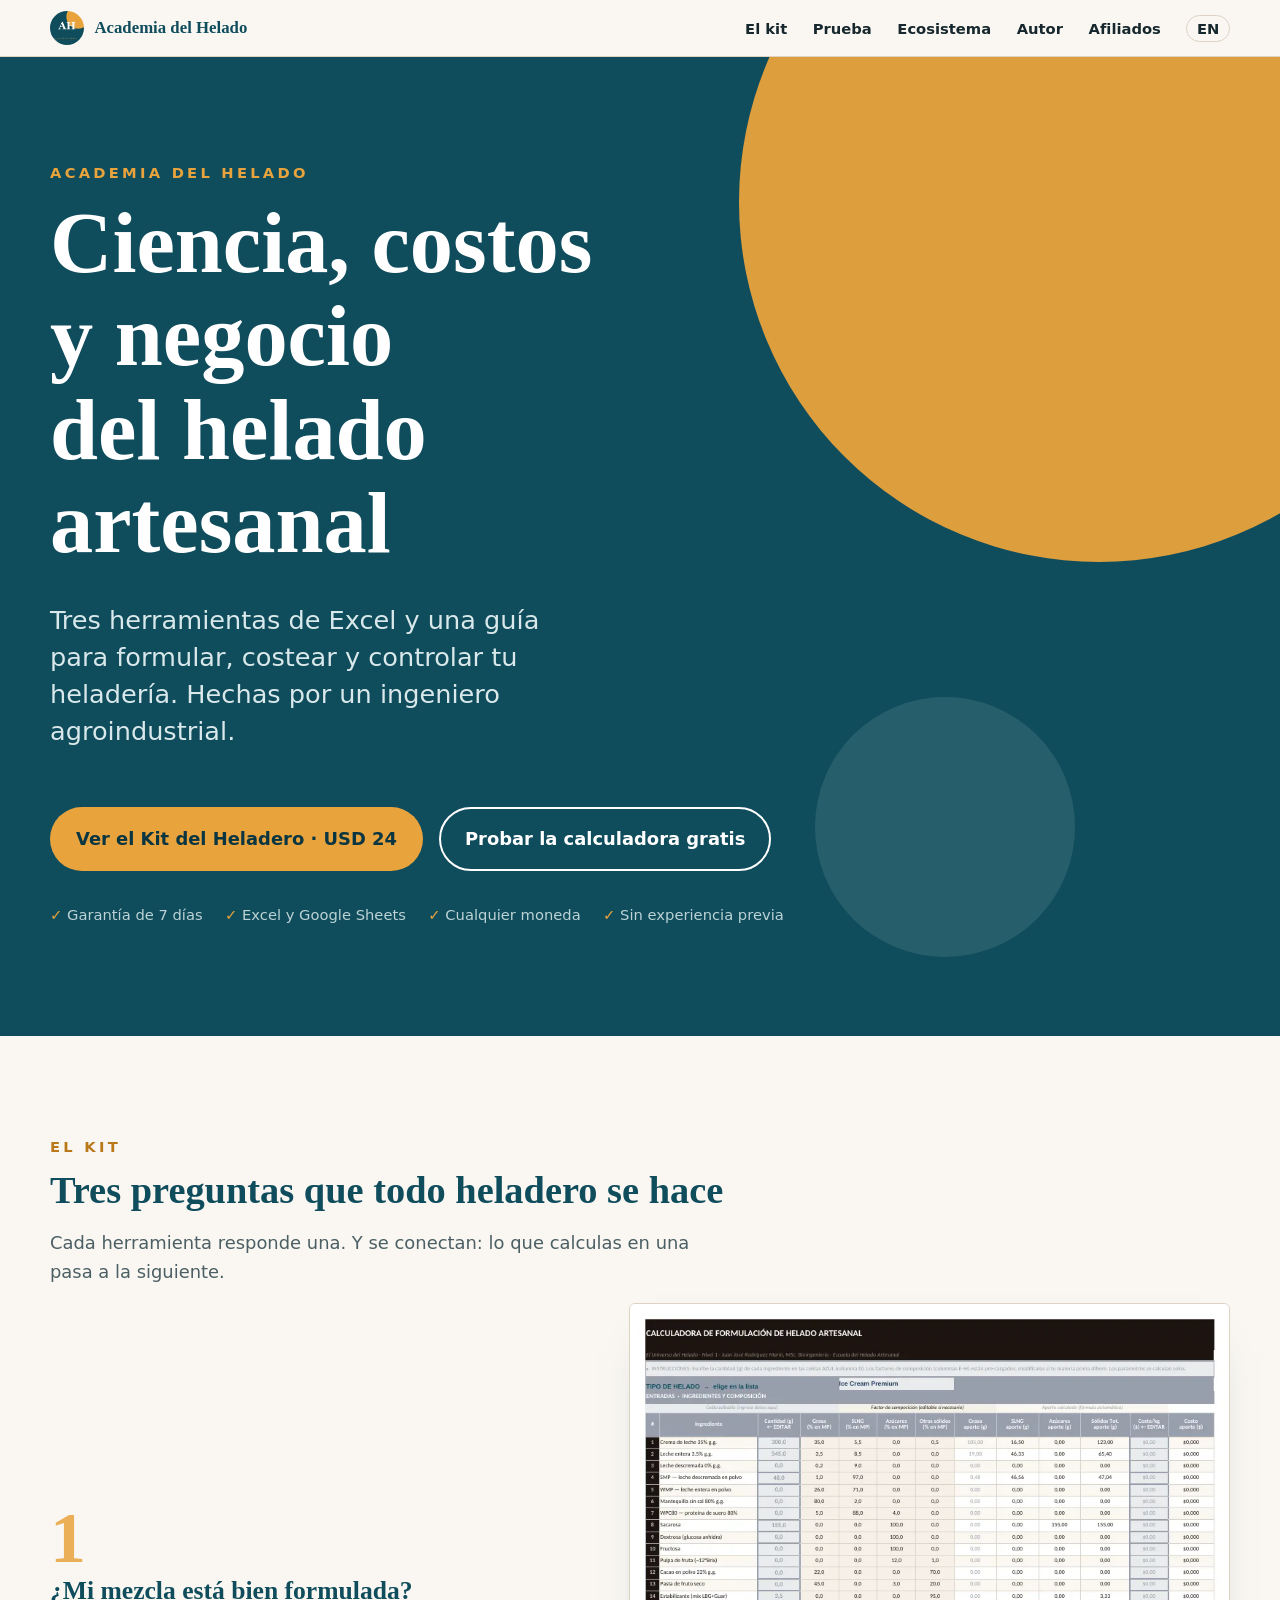
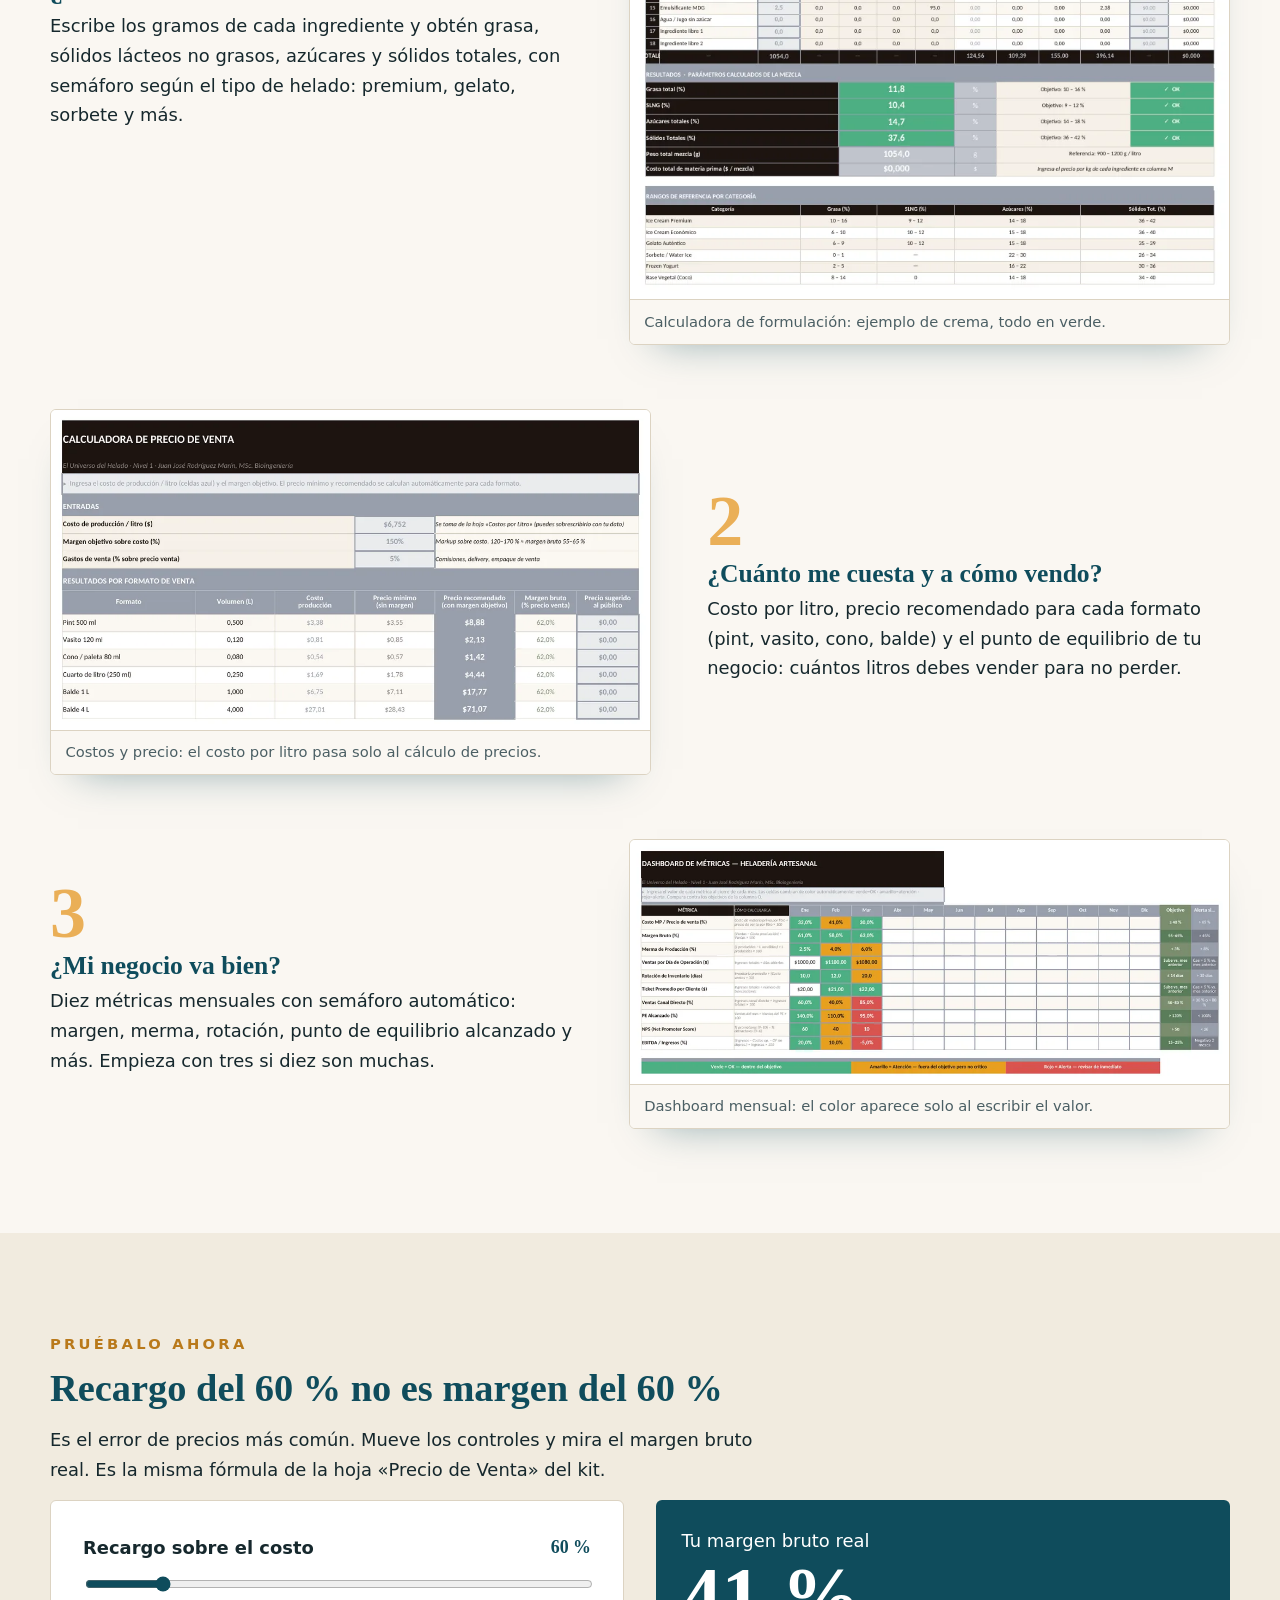
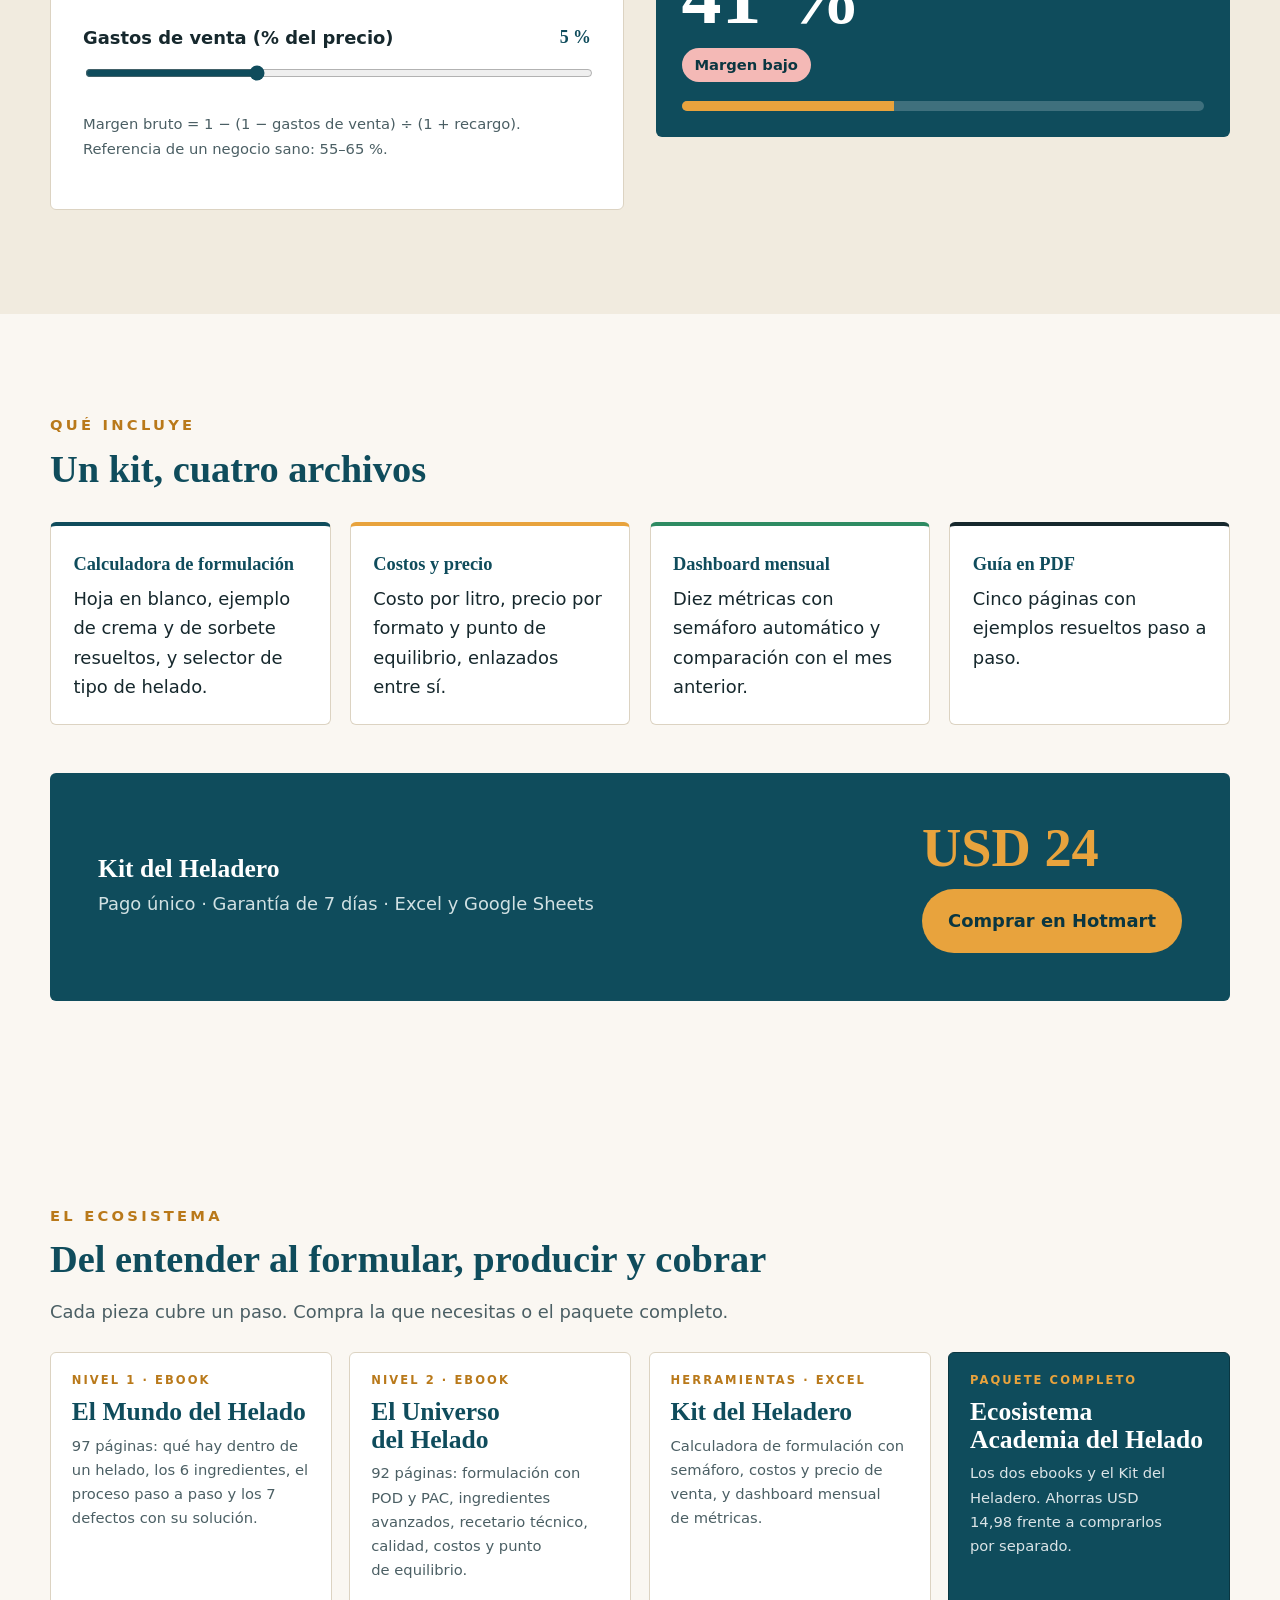
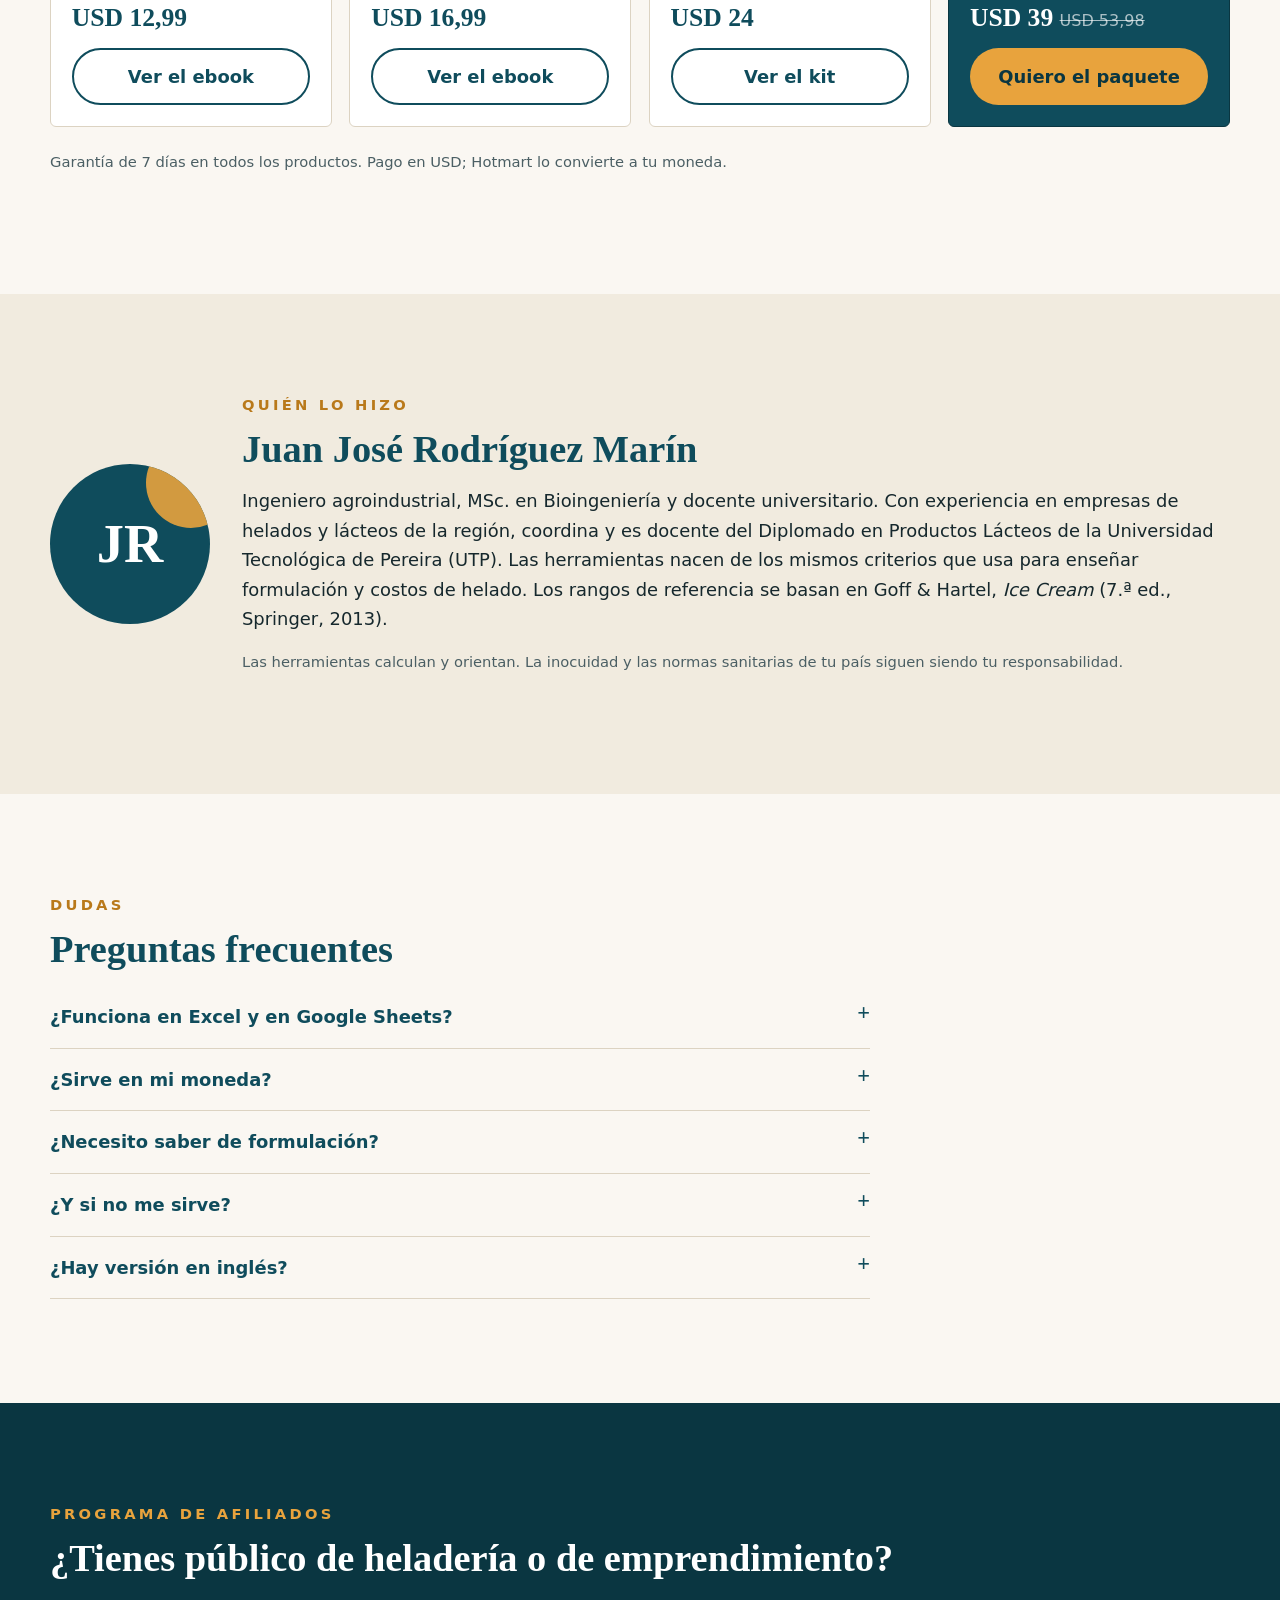
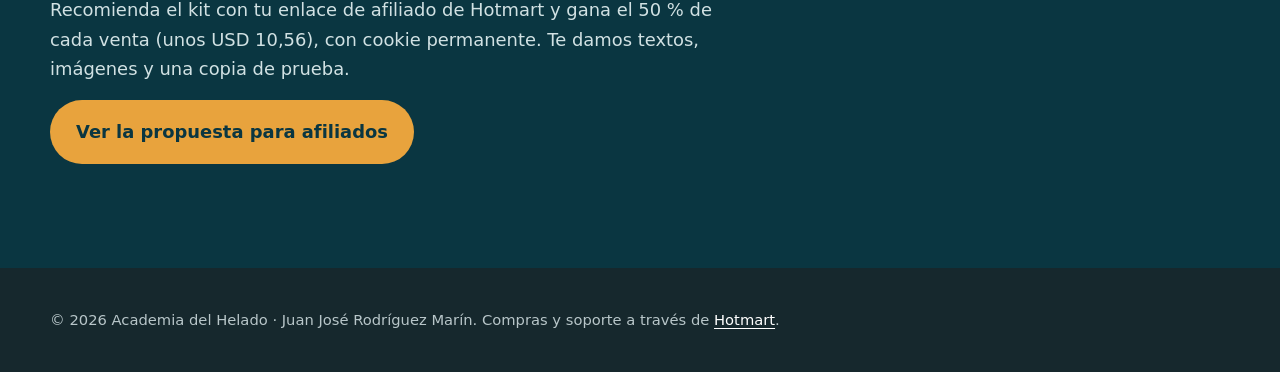
==== commit faf675a6: "feat: ecosistema — 2 ebooks + paquete (ES/EN) con enlaces Hotmart" ====
--- a/index.html
+++ b/index.html
@@ -4,7 +4,7 @@
 <link rel="icon" href="assets/favicon.png"><link rel="stylesheet" href="assets/styles.css">
 </head><body><a class="skip" href="#main">Saltar al contenido</a>
 <header class="site-head"><div class="wrap"><a class="brand" href="./"><img src="assets/favicon.png" width="34" height="34" alt="">Academia del Helado</a>
-<nav aria-label="Principal"><ul><li><a href="#kit">El kit</a></li><li><a href="#prueba">Prueba</a></li><li><a href="#autor">Autor</a></li><li><a href="#afiliados">Afiliados</a></li><li><a class="lang" href="en/" hreflang="en" lang="en">EN</a></li></ul></nav></div></header>
+<nav aria-label="Principal"><ul><li><a href="#kit">El kit</a></li><li><a href="#prueba">Prueba</a></li><li><a href="#ecosistema">Ecosistema</a></li><li><a href="#autor">Autor</a></li><li><a href="#afiliados">Afiliados</a></li><li><a class="lang" href="en/" hreflang="en" lang="en">EN</a></li></ul></nav></div></header>
 <main id="main">
 <section class="hero" aria-labelledby="h1"><div class="wrap">
 <div><span class="kicker">Academia del Helado</span><h1 id="h1">Ciencia, costos y negocio del helado artesanal</h1></div>
@@ -44,6 +44,18 @@
 <div class="price-band"><div><h3>Kit del Heladero</h3><p style="margin:0;color:#d1e1e3">Pago único · Garantía de 7 días · Excel y Google Sheets</p></div><div style="display:grid;gap:.8rem;justify-items:start"><span class="price">USD 24</span><a class="btn btn-primary" href="https://go.hotmart.com/A107738603G" rel="noopener">Comprar en Hotmart</a></div></div>
 </div></section>
 
+<section id="ecosistema" aria-labelledby="h-eco"><div class="wrap">
+<span class="kicker">El ecosistema</span><h2 id="h-eco">Del entender al formular, producir y cobrar</h2>
+<p style="max-width:62ch;color:var(--ink-soft)">Cada pieza cubre un paso. Compra la que necesitas o el paquete completo.</p>
+<div class="eco-grid">
+<article class="eco-card"><span class="eco-tag">Nivel 1 · Ebook</span><h3>El Mundo del Helado</h3><p>97 páginas: qué hay dentro de un helado, los 6 ingredientes, el proceso paso a paso y los 7 defectos con su solución.</p><div class="eco-price">USD 12,99</div><a class="btn btn-ghost" href="https://go.hotmart.com/D107745408T" rel="noopener">Ver el ebook</a></article>
+<article class="eco-card"><span class="eco-tag">Nivel 2 · Ebook</span><h3>El Universo del Helado</h3><p>92 páginas: formulación con POD y PAC, ingredientes avanzados, recetario técnico, calidad, costos y punto de equilibrio.</p><div class="eco-price">USD 16,99</div><a class="btn btn-ghost" href="https://go.hotmart.com/B107745459T" rel="noopener">Ver el ebook</a></article>
+<article class="eco-card"><span class="eco-tag">Herramientas · Excel</span><h3>Kit del Heladero</h3><p>Calculadora de formulación con semáforo, costos y precio de venta, y dashboard mensual de métricas.</p><div class="eco-price">USD 24</div><a class="btn btn-ghost" href="https://go.hotmart.com/A107738603G" rel="noopener">Ver el kit</a></article>
+<article class="eco-card eco-best"><span class="eco-tag">Paquete completo</span><h3>Ecosistema Academia del Helado</h3><p>Los dos ebooks y el Kit del Heladero. Ahorras USD 14,98 frente a comprarlos por separado.</p><div class="eco-price">USD 39<s>USD 53,98</s></div><a class="btn btn-primary" href="https://go.hotmart.com/Q107745655H" rel="noopener">Quiero el paquete</a></article>
+</div>
+<p style="margin-top:1.4rem;font-size:var(--step--1);color:var(--ink-soft)">Garantía de 7 días en todos los productos. Pago en USD; Hotmart lo convierte a tu moneda.</p>
+</div></section>
+
 <section id="autor" class="alt" aria-labelledby="h-autor"><div class="wrap author">
 <div class="monogram" aria-hidden="true"><span>JR</span></div>
 <div><span class="kicker">Quién lo hizo</span><h2 id="h-autor">Juan José Rodríguez Marín</h2>
--- a/assets/styles.css
+++ b/assets/styles.css
@@ -120,3 +120,18 @@
 .shot img{width:100%}
 .wrap{overflow-wrap:anywhere}
 .includes li{min-width:0}
+
+/* ecosistema */
+.eco-grid{display:grid;gap:1.1rem;grid-template-columns:repeat(auto-fit,minmax(min(100%,15.5rem),1fr));margin-top:1.6rem}
+.eco-card{display:flex;flex-direction:column;background:#fff;border:1px solid var(--line);border-radius:var(--radius);padding:1.4rem 1.3rem 1.3rem}
+.eco-card h3{font-size:var(--step-1);margin-bottom:.5rem}
+.eco-card p{color:var(--ink-soft);font-size:var(--step--1);flex:1}
+.eco-tag{font:700 .72rem/1 var(--font-sans);letter-spacing:.18em;text-transform:uppercase;color:var(--amber-deep);margin-bottom:.7rem}
+.eco-price{font:700 1.6rem var(--font-serif);color:var(--teal);margin:.3rem 0 .9rem}
+.eco-price s{font:400 1rem var(--font-sans);color:var(--ink-soft);margin-left:.4rem}
+.eco-card .btn{justify-content:center;padding:.75rem 1rem}
+.eco-card.eco-best{background:var(--teal);border-color:var(--teal-deep)}
+.eco-card.eco-best h3,.eco-card.eco-best .eco-price{color:#fff}
+.eco-card.eco-best p{color:rgba(255,255,255,.85)}
+.eco-card.eco-best .eco-tag{color:var(--amber)}
+.eco-card.eco-best .eco-price s{color:rgba(255,255,255,.65)}
